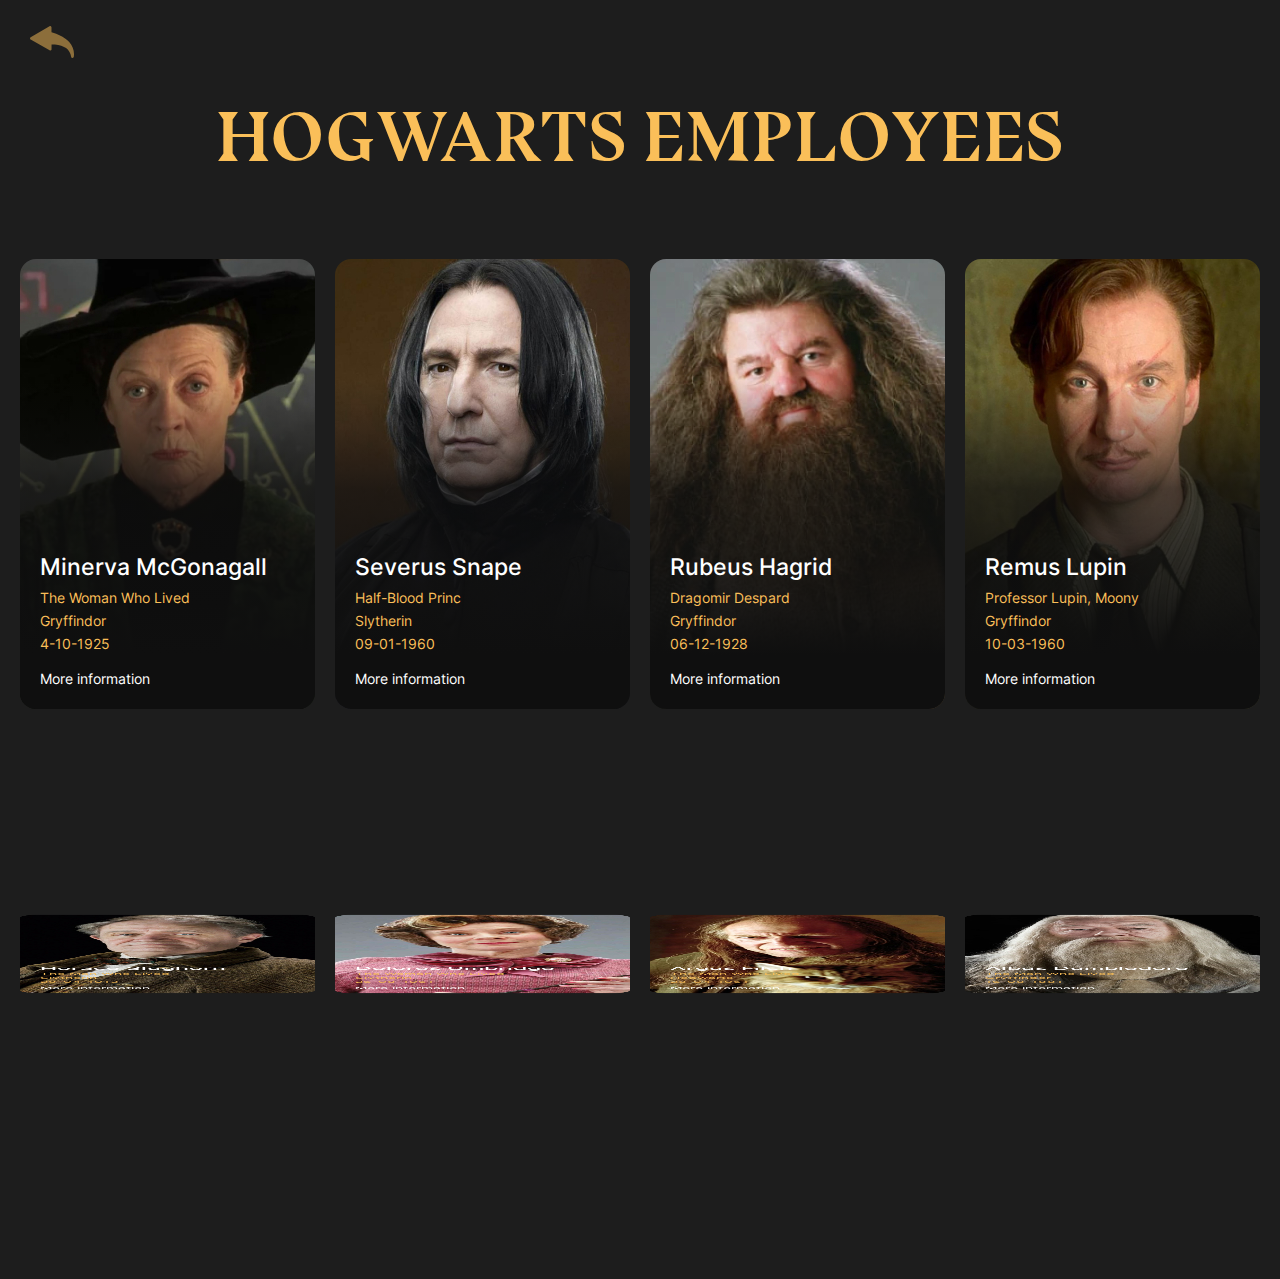
==== employees.html @ 19015f97 "Completed the project using HTML, SCSS, JS technologies" ====
<!DOCTYPE html>
<html lang="en">
  <head>
    <meta charset="UTF-8" />
    <meta name="viewport" content="width=device-width, initial-scale=1.0" />
    <title>Harry Potter</title>
    <link rel="stylesheet" href="/css/styles.css" />
    <link rel="icon" href="/images/icons/favicon.svg" />
  </head>
  <body>
    <a class="back-arrow" href="./welcome.html" title="Back to all characters">
      <svg
        version="1.1"
        id="Capa_1"
        xmlns="http://www.w3.org/2000/svg"
        xmlns:xlink="http://www.w3.org/1999/xlink"
        width="44"
        height="44"
        viewBox="0 0 414.34 414.34"
        xml:space="preserve"
      >
        <g>
          <path
            d="M6.076,162.616L183.835,58.601c3.795-2.222,8.485-2.241,12.304-0.057c3.815,2.187,6.17,6.246,6.174,10.644l0.036,46.966
  		c0.213,0.052,0.38,0.094,0.495,0.126c4.441,1.239,9.163,2.603,14.854,4.294c18.457,5.483,37.417,12.593,59.668,22.374
  		c19.31,8.487,38.2,19.442,56.149,32.559c12.826,9.373,24.895,20.182,35.867,32.126c29.857,32.497,46.216,75.647,44.881,118.391
  		c-0.233,7.489-1.076,14.674-1.869,20.716c-0.787,6.008-5.84,10.542-11.897,10.678c-0.093,0.002-0.187,0.003-0.277,0.003
  		c-5.939,0-11.048-4.263-12.086-10.14c-3.304-18.678-8.574-34.021-16.111-46.909c-9.42-16.104-22.223-29.625-37.021-39.103
  		c-12.718-8.145-26.153-14.396-41.075-19.113c-17.405-5.503-36.597-8.951-58.671-10.545c-8.906-0.643-18.502-0.967-30.2-1.02
  		c-0.354,0-1.112,0.007-2.098,0.019l-0.032,44.29c-0.004,4.372-2.332,8.413-6.113,10.608c-3.782,2.196-8.446,2.214-12.245,0.048
  		L6.196,183.879c-3.81-2.172-6.172-6.21-6.196-10.597C-0.025,168.897,2.291,164.832,6.076,162.616z"
          />
        </g>
      </svg>
    </a>
    <main class="characters">
      <div class="characters__container container">
        <h1 class="characters__title title">Hogwarts employees</h1>
        <ul class="characters__list">
          <li class="characters__item">
            <article
              class="personage-card"
              data-name="Minerva McGonagall"
              data-alternate-names="The Woman Who Lived, The Chosen One"
              data-species="Human"
              data-gender="Female"
              data-house="Gryffindor"
              data-birthday="4-10-1925"
              data-year="1925"
              data-wizard="True"
              data-ancestry="Half-blood"
              data-eye-color="Green"
              data-hair-color="Black"
              data-wand="Wood : holly, core : phoenix feather, length : 11"
              data-patronus="Tabby cat"
              data-student="False"
              data-staff="True"
              data-actor="Maggie Smith"
              data-alive="True"
            >
              <img
                class="personage-card__photo"
                src="./images/employees/Minerva.jpg"
                alt=""
                width="295"
                height="450"
                loading="lazy"
              />
              <div class="personage-card__container">
                <h2 class="personage-card__title">Minerva McGonagall</h2>
                <div class="personage-card__text">The Woman Who Lived</div>
                <div class="personage-card__school">Gryffindor</div>
                <div class="personage-card__birthday">4-10-1925</div>
              </div>
              <a class="personage-card__button" href="#">
                <span class="personage-card__button-label">More information</span>
                <span class="personage-card__button-wrapper">
                  <svg
                    width="24"
                    height="14"
                    viewBox="0 0 24 14"
                    fill="none"
                    xmlns="http://www.w3.org/2000/svg"
                  >
                    <path
                      d="M16 -3.49691e-07C16 0.742 16.733 1.85 17.475 2.78C18.429 3.98 19.569 5.027 20.876 5.826C21.856 6.425 23.044 7 24 7M24 7C23.044 7 21.855 7.575 20.876 8.174C19.569 8.974 18.429 10.021 17.475 11.219C16.733 12.15 16 13.26 16 14M24 7L-3.0598e-07 7"
                      stroke="white"
                      stroke-width="1.5"
                    />
                  </svg>
                </span>
              </a>
            </article>
          </li>
          <li class="characters__item">
            <article
              class="personage-card"
              data-name="Severus Snape"
              data-alternate-names="Half-Blood Princ"
              data-species="Human"
              data-gender="Male"
              data-house="Slytherin"
              data-birthday="09-01-1960"
              data-year="1960"
              data-wizard="True"
              data-ancestry="Half-blood"
              data-eye-color="Green"
              data-hair-color="Black"
              data-wand="Wood : holly, core : phoenix feather, length : 11"
              data-patronus="Doe"
              data-student="False"
              data-staff="True"
              data-actor="Alan Rickman"
              data-alive="False"
            >
              <img
                class="personage-card__photo"
                src="./images/employees/Severus.jpg"
                alt=""
                width="295"
                height="450"
                loading="lazy"
              />
              <div class="personage-card__container">
                <h2 class="personage-card__title">Severus Snape</h2>
                <div class="personage-card__text">Half-Blood Princ</div>
                <div class="personage-card__school">Slytherin</div>
                <div class="personage-card__birthday">09-01-1960</div>
              </div>
              <a class="personage-card__button" href="#">
                <span class="personage-card__button-label">More information</span>
                <span class="personage-card__button-wrapper">
                  <svg
                    width="24"
                    height="14"
                    viewBox="0 0 24 14"
                    fill="none"
                    xmlns="http://www.w3.org/2000/svg"
                  >
                    <path
                      d="M16 -3.49691e-07C16 0.742 16.733 1.85 17.475 2.78C18.429 3.98 19.569 5.027 20.876 5.826C21.856 6.425 23.044 7 24 7M24 7C23.044 7 21.855 7.575 20.876 8.174C19.569 8.974 18.429 10.021 17.475 11.219C16.733 12.15 16 13.26 16 14M24 7L-3.0598e-07 7"
                      stroke="white"
                      stroke-width="1.5"
                    />
                  </svg>
                </span>
              </a>
            </article>
          </li>
          <li class="characters__item">
            <article
              class="personage-card"
              data-name="Rubeus Hagrid"
              data-alternate-names="Dragomir Despard"
              data-species="Human"
              data-gender="Male"
              data-house="Gryffindor"
              data-birthday="06-12-1928"
              data-year="1928"
              data-wizard="True"
              data-ancestry="Half-blood"
              data-eye-color="Green"
              data-hair-color="Black"
              data-wand="Wood : holly, core : phoenix feather, length : 11"
              data-patronus="Did not have"
              data-student="False"
              data-staff="True"
              data-actor="Robbie Coltrane"
              data-alive="False"
            >
              <img
                class="personage-card__photo"
                src="./images/employees/Rubeus.jpg"
                alt=""
                width="295"
                height="450"
                loading="lazy"
              />
              <div class="personage-card__container">
                <h2 class="personage-card__title">Rubeus Hagrid</h2>
                <div class="personage-card__text">Dragomir Despard</div>
                <div class="personage-card__school">Gryffindor</div>
                <div class="personage-card__birthday">06-12-1928</div>
              </div>
              <a class="personage-card__button" href="#">
                <span class="personage-card__button-label">More information</span>
                <span class="personage-card__button-wrapper">
                  <svg
                    width="24"
                    height="14"
                    viewBox="0 0 24 14"
                    fill="none"
                    xmlns="http://www.w3.org/2000/svg"
                  >
                    <path
                      d="M16 -3.49691e-07C16 0.742 16.733 1.85 17.475 2.78C18.429 3.98 19.569 5.027 20.876 5.826C21.856 6.425 23.044 7 24 7M24 7C23.044 7 21.855 7.575 20.876 8.174C19.569 8.974 18.429 10.021 17.475 11.219C16.733 12.15 16 13.26 16 14M24 7L-3.0598e-07 7"
                      stroke="white"
                      stroke-width="1.5"
                    />
                  </svg>
                </span>
              </a>
            </article>
          </li>
          <li class="characters__item">
            <article
              class="personage-card"
              data-name="Remus Lupin"
              data-alternate-names="Professor Lupin, Moony"
              data-species="Human"
              data-gender="Male"
              data-house="Gryffindor"
              data-birthday="10-03-1960"
              data-year="1960"
              data-wizard="True"
              data-ancestry="Half-blood"
              data-eye-color="Green"
              data-hair-color="Black"
              data-wand="Wood : holly, core : phoenix feather, length : 11"
              data-patronus="Did not have"
              data-student="False"
              data-staff="True"
              data-actor="David Thewlis"
              data-alive="True"
            >
              <img
                class="personage-card__photo"
                src="./images/employees/Remus.jpg"
                alt=""
                width="295"
                height="450"
                loading="lazy"
              />
              <div class="personage-card__container">
                <h2 class="personage-card__title">Remus Lupin</h2>
                <div class="personage-card__text">Professor Lupin, Moony</div>
                <div class="personage-card__school">Gryffindor</div>
                <div class="personage-card__birthday">10-03-1960</div>
              </div>
              <a class="personage-card__button" href="#">
                <span class="personage-card__button-label">More information</span>
                <span class="personage-card__button-wrapper">
                  <svg
                    width="24"
                    height="14"
                    viewBox="0 0 24 14"
                    fill="none"
                    xmlns="http://www.w3.org/2000/svg"
                  >
                    <path
                      d="M16 -3.49691e-07C16 0.742 16.733 1.85 17.475 2.78C18.429 3.98 19.569 5.027 20.876 5.826C21.856 6.425 23.044 7 24 7M24 7C23.044 7 21.855 7.575 20.876 8.174C19.569 8.974 18.429 10.021 17.475 11.219C16.733 12.15 16 13.26 16 14M24 7L-3.0598e-07 7"
                      stroke="white"
                      stroke-width="1.5"
                    />
                  </svg>
                </span>
              </a>
            </article>
          </li>
          <li class="characters__item">
            <article
              class="personage-card personage-card--active"
              data-name="Horace Slughorn"
              data-alternate-names="The Man Who Lived"
              data-species="Human"
              data-gender="Male"
              data-house="Slytherin"
              data-birthday="28-04-1913"
              data-year="1913"
              data-wizard="True"
              data-ancestry="Half-blood"
              data-eye-color="Gooseberry"
              data-hair-color="Straw blond"
              data-wand="Wood : holly, core : phoenix feather, length : 11"
              data-patronus="Did not have"
              data-student="False"
              data-staff="True"
              data-actor="Jim Broadbent"
              data-alive="True"
            >
              <img
                class="personage-card__photo"
                src="./images/employees/Horace.jpg"
                alt=""
                width="295"
                height="450"
                loading="lazy"
              />
              <div class="personage-card__container">
                <h2 class="personage-card__title">Horace Slughorn</h2>
                <div class="personage-card__text">The Man Who Lived</div>
                <div class="personage-card__school">Slytherin</div>
                <div class="personage-card__birthday">28-04-1913</div>
              </div>
              <a class="personage-card__button" href="#">
                <span class="personage-card__button-label">More information</span>
                <span class="personage-card__button-wrapper">
                  <svg
                    width="24"
                    height="14"
                    viewBox="0 0 24 14"
                    fill="none"
                    xmlns="http://www.w3.org/2000/svg"
                  >
                    <path
                      d="M16 -3.49691e-07C16 0.742 16.733 1.85 17.475 2.78C18.429 3.98 19.569 5.027 20.876 5.826C21.856 6.425 23.044 7 24 7M24 7C23.044 7 21.855 7.575 20.876 8.174C19.569 8.974 18.429 10.021 17.475 11.219C16.733 12.15 16 13.26 16 14M24 7L-3.0598e-07 7"
                      stroke="white"
                      stroke-width="1.5"
                    />
                  </svg>
                </span>
              </a>
            </article>
          </li>
          <li class="characters__item">
            <article
              class="personage-card personage-card--active"
              data-name="Dolores Umbridge"
              data-alternate-names="The Woman Who Lived, The Chosen One"
              data-species="Human"
              data-gender="Female"
              data-house="Slytherin"
              data-birthday="26-08-1961"
              data-year="1961"
              data-wizard="True"
              data-ancestry="Half-blood"
              data-eye-color="Green"
              data-hair-color="Mouse brown"
              data-wand="Wood : holly, core : phoenix feather, length : 11"
              data-patronus="Persian cat"
              data-student="False"
              data-staff="True"
              data-actor="Imelda Staunton"
              data-alive="True"
            >
              <img
                class="personage-card__photo"
                src="./images/employees/Dolores.jpg"
                alt=""
                width="295"
                height="450"
                loading="lazy"
              />
              <div class="personage-card__container">
                <h2 class="personage-card__title">Dolores Umbridge</h2>
                <div class="personage-card__text">The Woman Who Lived</div>
                <div class="personage-card__school">Slytherin</div>
                <div class="personage-card__birthday">26-08-1961</div>
              </div>
              <a class="personage-card__button" href="#">
                <span class="personage-card__button-label">More information</span>
                <span class="personage-card__button-wrapper">
                  <svg
                    width="24"
                    height="14"
                    viewBox="0 0 24 14"
                    fill="none"
                    xmlns="http://www.w3.org/2000/svg"
                  >
                    <path
                      d="M16 -3.49691e-07C16 0.742 16.733 1.85 17.475 2.78C18.429 3.98 19.569 5.027 20.876 5.826C21.856 6.425 23.044 7 24 7M24 7C23.044 7 21.855 7.575 20.876 8.174C19.569 8.974 18.429 10.021 17.475 11.219C16.733 12.15 16 13.26 16 14M24 7L-3.0598e-07 7"
                      stroke="white"
                      stroke-width="1.5"
                    />
                  </svg>
                </span>
              </a>
            </article>
          </li>
          <li class="characters__item">
            <article
              class="personage-card personage-card--active"
              data-name="Argus Filch"
              data-alternate-names="The Man Who Lived"
              data-species="Human"
              data-gender="Male"
              data-house="Hogwarts"
              data-birthday="28-04-1951"
              data-year="1951"
              data-wizard="True"
              data-ancestry="Squib"
              data-eye-color="Pale"
              data-hair-color="Grey"
              data-wand="Wood : holly, core : phoenix feather, length : 11"
              data-patronus="Did not have"
              data-student="False"
              data-staff="True"
              data-actor="David Bradley"
              data-alive="True"
            >
              <img
                class="personage-card__photo"
                src="./images/employees/Argus.jpg"
                alt=""
                width="295"
                height="450"
                loading="lazy"
              />
              <div class="personage-card__container">
                <h2 class="personage-card__title">Argus Filch</h2>
                <div class="personage-card__text">The Man Who Lived</div>
                <div class="personage-card__school">Hogwarts</div>
                <div class="personage-card__birthday">28-04-1951</div>
              </div>
              <a class="personage-card__button" href="#">
                <span class="personage-card__button-label">More information</span>
                <span class="personage-card__button-wrapper">
                  <svg
                    width="24"
                    height="14"
                    viewBox="0 0 24 14"
                    fill="none"
                    xmlns="http://www.w3.org/2000/svg"
                  >
                    <path
                      d="M16 -3.49691e-07C16 0.742 16.733 1.85 17.475 2.78C18.429 3.98 19.569 5.027 20.876 5.826C21.856 6.425 23.044 7 24 7M24 7C23.044 7 21.855 7.575 20.876 8.174C19.569 8.974 18.429 10.021 17.475 11.219C16.733 12.15 16 13.26 16 14M24 7L-3.0598e-07 7"
                      stroke="white"
                      stroke-width="1.5"
                    />
                  </svg>
                </span>
              </a>
            </article>
          </li>
          <li class="characters__item">
            <article
              class="personage-card personage-card--active"
              data-name="Albus Dumbledore"
              data-alternate-names="The Man Who Lived"
              data-species="Human"
              data-gender="Male"
              data-house="Gryffindor"
              data-birthday="16-08-1881"
              data-year="1881"
              data-wizard="True"
              data-ancestry="Half-blood"
              data-eye-color="Blue"
              data-hair-color="Auburn, Silver"
              data-wand="Unknown length, wood and core (formerly) 15, Elder, Thestral tail hair core"
              data-patronus="Phoenix"
              data-student="False"
              data-staff="Hogwarts professor"
              data-actor="Michael Gambon"
              data-alive="False"
            >
              <img
                class="personage-card__photo"
                src="./images/employees/Albus.jpg"
                alt=""
                width="295"
                height="450"
                loading="lazy"
              />
              <div class="personage-card__container">
                <h2 class="personage-card__title">Albus Dumbledore</h2>
                <div class="personage-card__text">The Man Who Lived</div>
                <div class="personage-card__school">Gryffindor</div>
                <div class="personage-card__birthday">16-08-1881</div>
              </div>
              <a class="personage-card__button" href="#">
                <span class="personage-card__button-label">More information</span>
                <span class="personage-card__button-wrapper">
                  <svg
                    width="24"
                    height="14"
                    viewBox="0 0 24 14"
                    fill="none"
                    xmlns="http://www.w3.org/2000/svg"
                  >
                    <path
                      d="M16 -3.49691e-07C16 0.742 16.733 1.85 17.475 2.78C18.429 3.98 19.569 5.027 20.876 5.826C21.856 6.425 23.044 7 24 7M24 7C23.044 7 21.855 7.575 20.876 8.174C19.569 8.974 18.429 10.021 17.475 11.219C16.733 12.15 16 13.26 16 14M24 7L-3.0598e-07 7"
                      stroke="white"
                      stroke-width="1.5"
                    />
                  </svg>
                </span>
              </a>
            </article>
          </li>
        </ul>
      </div>
    </main>

    <div class="tooltip">
      <div class="tooltip__name">
        Name: <span class="tooltip-accent-color" id="tooltip-name"></span>
      </div>
      <div class="tooltip__alternate-name">
        Alternate names: <span class="tooltip-accent-color" id="tooltip-alternate-names"></span>
      </div>
      <div class="tooltip__species">
        Species: <span class="tooltip-accent-color" id="tooltip-species"></span>
      </div>
      <div class="tooltip__gender">
        Gender: <span class="tooltip-accent-color" id="tooltip-gender"></span>
      </div>
      <div class="tooltip__house">
        House: <span class="tooltip-accent-color" id="tooltip-house"></span>
      </div>
      <div class="tooltip__birthday">
        Date of birth: <span class="tooltip-accent-color" id="tooltip-birthday"></span>
      </div>
      <div class="tooltip__year">
        Year of birth: <span class="tooltip-accent-color" id="tooltip-year"></span>
      </div>
      <div class="tooltip__wizard">
        Wizard: <span class="tooltip-accent-color" id="tooltip-wizard"></span>
      </div>
      <div class="tooltip__ancestry">
        Ancestry: <span class="tooltip-accent-color" id="tooltip-ancestry"></span>
      </div>
      <div class="tooltip__eye-color">
        Eye color: <span class="tooltip-accent-color" id="tooltip-eye-color"></span>
      </div>
      <div class="tooltip__hair-color">
        Hair color: <span class="tooltip-accent-color" id="tooltip-hair-color"></span>
      </div>
      <div class="tooltip__wand">
        Wand:
        <span class="tooltip-accent-color" id="tooltip-wand"></span>
      </div>
      <div class="tooltip__patronus">
        Patronus: <span class="tooltip-accent-color" id="tooltip-patronus"></span>
      </div>
      <div class="tooltip__personage">
        Hogwarts personage: <span class="tooltip-accent-color" id="tooltip-personage"></span>
      </div>
      <div class="tooltip__staff">
        Hogwarts staff: <span class="tooltip-accent-color" id="tooltip-staff"></span>
      </div>
      <div class="tooltip__actor">
        Actor: <span class="tooltip-accent-color" id="tooltip-actor"></span>
      </div>
      <div class="tooltip__alive">
        Alive: <span class="tooltip-accent-color" id="tooltip-alive"></span>
      </div>
    </div>

    <script src="js/characters-title.js"></script>
    <script src="js/tooltip.js"></script>
    <script src="js/scrolldown.js"></script>
  </body>
</html>
---- css/styles.css ----
@charset "UTF-8";
/**
  Нормализация блочной модели
 */
*,
*::before,
*::after {
  -webkit-box-sizing: border-box;
          box-sizing: border-box;
}

/**
  Убираем внутренние отступы слева тегам списков,
  у которых есть атрибут class
 */
:where(ul, ol):where([class]) {
  padding-left: 0;
}

/**
  Убираем внешние отступы body и двум другим тегам,
  у которых есть атрибут class
 */
body,
:where(blockquote, figure):where([class]) {
  margin: 0;
}

/**
  Убираем внешние отступы вертикали нужным тегам,
  у которых есть атрибут class
 */
:where(h1, h2, h3, h4, h5, h6, p, ul, ol, dl):where([class]) {
  margin-block: 0;
}

:where(dd[class]) {
  margin-left: 0;
}

:where(fieldset[class]) {
  margin-left: 0;
  padding: 0;
  border: none;
}

/**
  Убираем стандартный маркер маркированному списку,
  у которого есть атрибут class
 */
:where(ul[class]) {
  list-style: none;
}

/**
  Обнуляем вертикальные внешние отступы параграфа,
  объявляем локальную переменную для внешнего отступа вниз,
  чтобы избежать взаимодействие с более сложным селектором
 */
p {
  --paragraphMarginBottom: 24px;
  margin-block: 0;
}

/**
  Внешний отступ вниз для параграфа без атрибута class,
  который расположен не последним среди своих соседних элементов
 */
p:where(:not([class]):not(:last-child)) {
  margin-bottom: var(--paragraphMarginBottom);
}

/**
  Упрощаем работу с изображениями
 */
img {
  display: block;
  max-width: 100%;
  -o-object-fit: cover;
     object-fit: cover;
  height: auto;
}

/**
  Наследуем свойства шрифт для полей ввода
 */
input,
textarea,
select,
button {
  font: inherit;
}

html {
  /**
    Пригодится в большинстве ситуаций
    (когда, например, нужно будет "прижать" футер к низу сайта)
   */
  height: 100%;
  /**
    Плавный скролл
   */
  scroll-behavior: smooth;
}

body {
  /**
    Пригодится в большинстве ситуаций
    (когда, например, нужно будет "прижать" футер к низу сайта)
   */
  min-height: 100%;
  /**
    Унифицированный интерлиньяж
   */
  line-height: 1.5;
}

/**
  Приводим к единому цвету svg-элементы
 */
svg *[fill] {
  fill: currentColor;
}

svg *[stroke] {
  stroke: currentColor;
}

/**
  Чиним баг задержки смены цвета при взаимодействии с svg-элементами
 */
svg * {
  -webkit-transition-property: fill, stroke;
  transition-property: fill, stroke;
}

/**
  Удаляем все анимации и переходы для людей,
  которые предпочитают их не использовать
 */
@media (prefers-reduced-motion: reduce) {
  * {
    -webkit-animation-duration: 0.01ms !important;
            animation-duration: 0.01ms !important;
    -webkit-animation-iteration-count: 1 !important;
            animation-iteration-count: 1 !important;
    -webkit-transition-duration: 0.01ms !important;
            transition-duration: 0.01ms !important;
    scroll-behavior: auto !important;
  }
}
@font-face {
  font-family: "Bluu Next Cyrillic";
  src: url("../fonts/BluuNextCyrillic-Bold.woff2") format("woff2");
  font-weight: 700;
  font-style: normal;
  font-display: swap;
}
@font-face {
  font-family: "Inter";
  src: url("../fonts/Inter-Medium.woff2") format("woff2");
  font-weight: 500;
  font-style: normal;
  font-display: swap;
}
@font-face {
  font-family: "Inter";
  src: url("../fonts/Inter-Regular.woff2") format("woff2");
  font-weight: 400;
  font-style: normal;
  font-display: swap;
}
:root {
  --font-family: "Inter", sans-serif;
  --second-family: "Bluu Next Cyrillic", sans-serif;
  --color-main: #fabf59;
  --color-secondary: #f9b50c;
  --color-third: #ffffff;
  --color-fourth: #1d1d1d;
  --border: 1px solid var(--color-secondary);
  --border-radius: 100px;
  --shadow: 0 0 2px 2px var(--color-secondary);
  --container-width: 1240px;
  --container-padding-x: 20px;
  --button-height: 60px;
  --transition-duration: 0.2s;
}

.container {
  max-width: calc(var(--container-width) + var(--container-padding-x) * 2);
  margin-inline: auto;
  padding-inline: var(--container-padding-x);
}

.tooltip-accent-color {
  color: var(--color-main);
  font-weight: 500;
}

.visually-hidden {
  position: absolute !important;
  width: 1px !important;
  height: 1px !important;
  margin: -1px !important;
  border: 0 !important;
  padding: 0 !important;
  white-space: nowrap !important;
  -webkit-clip-path: inset(100%) !important;
          clip-path: inset(100%) !important;
  clip: rect(0 0 0 0) !important;
  overflow: hidden !important;
}

@media (max-width: 767.99px) {
  .hidden-mobile {
    display: none !important;
  }
}

@media (min-width: 768px) {
  .visible-mobile {
    display: none !important;
  }
}

body {
  font-size: clamp(16px, 1.1111111111vw, 16px);
  font-family: var(--font-family);
  font-weight: 400;
  line-height: 1.28;
  color: var(--color-main);
  background-color: var(--color-fourth);
  display: -webkit-box;
  display: -ms-flexbox;
  display: flex;
  -webkit-box-orient: vertical;
  -webkit-box-direction: normal;
      -ms-flex-direction: column;
          flex-direction: column;
}

body::-webkit-scrollbar {
  width: 10px;
}

body::-webkit-scrollbar-thumb {
  background: var(--color-main);
  border-radius: 6px;
}

main {
  -webkit-box-flex: 1;
      -ms-flex-positive: 1;
          flex-grow: 1;
}

a,
button,
input,
textarea,
svg * {
  -webkit-transition-duration: var(--transition-duration);
          transition-duration: var(--transition-duration);
}

a {
  text-decoration: none;
  color: inherit;
}

h1,
h2,
h3,
h4 {
  font-weight: 500;
}

.all-characters-card {
  display: -webkit-box;
  display: -ms-flexbox;
  display: flex;
  -webkit-box-orient: vertical;
  -webkit-box-direction: normal;
      -ms-flex-direction: column;
          flex-direction: column;
  -webkit-box-align: center;
      -ms-flex-align: center;
          align-items: center;
  row-gap: 20px;
}
.all-characters-card__link-image {
  border-radius: 20px;
  overflow: hidden;
}
.all-characters-card__image {
  border-radius: 20px;
  -webkit-transition: -webkit-transform 0.3s ease-in-out;
  transition: -webkit-transform 0.3s ease-in-out;
  transition: transform 0.3s ease-in-out;
  transition: transform 0.3s ease-in-out, -webkit-transform 0.3s ease-in-out;
}
@media (hover: hover) {
  .all-characters-card__image:hover {
    -webkit-transform: scale(1.07);
        -ms-transform: scale(1.07);
            transform: scale(1.07);
  }
}
@media (hover: none) {
  .all-characters-card__image:active {
    -webkit-transform: scale(1.07);
        -ms-transform: scale(1.07);
            transform: scale(1.07);
  }
}
@media (max-width: 1023.99px) {
  .all-characters-card__image {
    width: 354px;
  }
}
.all-characters-card__link {
  display: inline-block;
  font-family: var(--second-family);
  font-size: 18px;
  line-height: 1.3;
  color: var(--color-secondary);
  text-align: center;
  border: 1px solid var(--color-secondary);
  border-radius: var(--border-radius);
  padding: 18px 0;
  width: 320px;
  height: var(--button-height);
}
@media (max-width: 480.99px) {
  .all-characters-card__link {
    font-size: 16px;
    font-weight: 500;
    width: 280px;
    padding: 14px;
    height: auto;
  }
}
@media (hover: hover) {
  .all-characters-card__link:hover {
    color: var(--color-fourth);
    background-color: var(--color-main);
    -webkit-box-shadow: var(--shadow);
            box-shadow: var(--shadow);
  }
}
@media (hover: none) {
  .all-characters-card__link:active {
    color: var(--color-fourth);
    background-color: var(--color-main);
    -webkit-box-shadow: var(--shadow);
            box-shadow: var(--shadow);
  }
}

.back-arrow {
  position: absolute;
  top: 20px;
  left: 30px;
  fill: var(--color-main);
  cursor: pointer;
  opacity: 0;
  visibility: hidden;
}
@media (hover: hover) {
  .back-arrow:hover {
    opacity: 1;
  }
}
@media (hover: none) {
  .back-arrow:active {
    opacity: 1;
  }
}
@media (min-width: 768px) {
  .back-arrow {
    opacity: 0.5;
    visibility: visible;
  }
}

.button {
  display: -webkit-inline-box;
  display: -ms-inline-flexbox;
  display: inline-flex;
  -webkit-box-pack: center;
      -ms-flex-pack: center;
          justify-content: center;
  -webkit-box-align: center;
      -ms-flex-align: center;
          align-items: center;
  height: var(--button-height);
  padding-inline: 36px;
  font-size: 18px;
  color: var(--color-fourth);
  background-color: var(--color-secondary);
  border: var(--border);
  border-radius: var(--border-radius);
  cursor: pointer;
}
@media (hover: hover) {
  .button:hover {
    background-color: var(--color-main);
    -webkit-box-shadow: var(--shadow);
            box-shadow: var(--shadow);
  }
}
@media (hover: none) {
  .button:active {
    background-color: var(--color-main);
    -webkit-box-shadow: var(--shadow);
            box-shadow: var(--shadow);
  }
}

.personage-card {
  position: relative;
  display: -webkit-box;
  display: -ms-flexbox;
  display: flex;
  -webkit-box-orient: vertical;
  -webkit-box-direction: normal;
      -ms-flex-direction: column;
          flex-direction: column;
  -webkit-box-pack: end;
      -ms-flex-pack: end;
          justify-content: end;
  -webkit-box-align: start;
      -ms-flex-align: start;
          align-items: start;
  height: 450px;
  border-radius: 16px;
  padding: 20px;
  -webkit-transition: -webkit-transform 0.4s ease;
  transition: -webkit-transform 0.4s ease;
  transition: transform 0.4s ease;
  transition: transform 0.4s ease, -webkit-transform 0.4s ease;
}
.personage-card--active {
  -webkit-transform: rotate3d(1, 0, 0, 80deg);
          transform: rotate3d(1, 0, 0, 80deg);
}
@media (min-width: 1024px) {
  .personage-card {
    background: -webkit-gradient(linear, left bottom, left top, color-stop(12%, rgb(15, 15, 15)), color-stop(49%, rgba(15, 15, 15, 0.74)), color-stop(73%, rgba(15, 15, 15, 0)));
    background: linear-gradient(to top, rgb(15, 15, 15) 12%, rgba(15, 15, 15, 0.74) 49%, rgba(15, 15, 15, 0) 73%);
  }
}
.personage-card__container > * {
  margin-bottom: 3px;
}
.personage-card__container > *:last-child {
  margin-bottom: 15px;
}
.personage-card__photo {
  width: 100%;
  height: 100%;
  border-radius: 16px;
  position: absolute;
  top: 0;
  left: 0;
  z-index: -2;
}
.personage-card__title {
  font-size: clamp(18px, 1.8055555556vw, 26px);
  line-height: 1.4;
  color: var(--color-third);
  margin-bottom: 5px;
}
.personage-card__text, .personage-card__school, .personage-card__birthday, .personage-card__button-label {
  font-size: clamp(14px, 1.1111111111vw, 16px);
  line-height: 1.4;
}
.personage-card__button {
  position: relative;
  display: -webkit-box;
  display: -ms-flexbox;
  display: flex;
  -webkit-box-pack: center;
      -ms-flex-pack: center;
          justify-content: center;
  -webkit-box-align: center;
      -ms-flex-align: center;
          align-items: center;
}
.personage-card__button-label {
  color: var(--color-third);
  -webkit-transition: color 0.3s ease-in-out;
  transition: color 0.3s ease-in-out;
}
@media (hover: hover) {
  .personage-card__button-label:hover {
    color: var(--color-secondary);
  }
}
@media (hover: none) {
  .personage-card__button-label:active {
    color: var(--color-secondary);
  }
}
.personage-card__button-wrapper {
  opacity: 0;
  visibility: hidden;
  -webkit-transition: all 0.3s ease-in-out;
  transition: all 0.3s ease-in-out;
}
.personage-card__button-label:hover + .personage-card__button-wrapper {
  opacity: 1;
  visibility: visible;
}
.personage-card__button-wrapper::after {
  width: 20px;
  aspect-ratio: 1;
  content: "";
  position: absolute;
  top: 1px;
  right: -38px;
  border-radius: 50%;
  border: var(--border);
  background-color: var(--color-secondary);
}
.personage-card__button-wrapper svg {
  position: absolute;
  top: 4px;
  right: -32px;
  z-index: 3;
  color: var(--color-third);
}

.title {
  font-size: clamp(23px, 5.5555555556vw, 80px);
  font-family: var(--second-family);
  font-weight: 700;
  line-height: 1.25;
  letter-spacing: 0.01em;
  text-transform: uppercase;
  text-align: center;
  margin-bottom: 70px;
  color: var(--color-main);
}
@media (max-width: 767.99px) {
  .title {
    margin-bottom: 50px;
  }
}
@media (max-width: 480.99px) {
  .title {
    margin-bottom: 36px;
  }
}

.tooltip {
  position: absolute;
  top: -10px;
  left: 0;
  z-index: 1000;
  opacity: 0;
  visibility: hidden;
  -webkit-transition: opacity 0.7s;
  transition: opacity 0.7s;
  max-width: 295px;
  padding: 20px;
  border-radius: 20px;
  color: var(--color-third);
  background-color: black;
  font-size: 14px;
  line-height: 1.4;
}
@media (max-width: 767.99px) {
  .tooltip {
    left: auto;
    right: 0;
  }
}

.all-characters {
  display: none;
  padding-bottom: 100px;
}
.all-characters--active {
  display: block;
}
.all-characters__list {
  display: -webkit-box;
  display: -ms-flexbox;
  display: flex;
  -webkit-box-pack: center;
      -ms-flex-pack: center;
          justify-content: center;
  -webkit-box-align: center;
      -ms-flex-align: center;
          align-items: center;
  -ms-flex-wrap: wrap;
      flex-wrap: wrap;
  gap: 20px;
}
@media (max-width: 1023.99px) {
  .all-characters__list {
    row-gap: 30px;
  }
}
@media (max-width: 767.99px) {
  .all-characters {
    padding-bottom: 70px;
  }
}
@media (max-width: 480.99px) {
  .all-characters {
    padding-bottom: 50px;
  }
}

.hero {
  position: relative;
  background-image: -webkit-gradient(linear, left top, left bottom, from(rgba(0, 0, 0, 0)), color-stop(70%, rgba(0, 0, 0, 0)), to(#000)), url("/images/hero/hero.jpg");
  background-image: linear-gradient(180deg, rgba(0, 0, 0, 0) 0%, rgba(0, 0, 0, 0) 70%, #000 100%), url("/images/hero/hero.jpg");
  background-position: top 10% center;
  background-repeat: no-repeat;
  background-size: cover;
  display: -webkit-box;
  display: -ms-flexbox;
  display: flex;
  -webkit-box-align: end;
      -ms-flex-align: end;
          align-items: end;
  -webkit-box-pack: center;
      -ms-flex-pack: center;
          justify-content: center;
  padding-bottom: 100px;
  overflow-y: hidden;
}
.hero__volume {
  padding: 0;
  background-color: transparent;
  border: none;
  display: -webkit-box;
  display: -ms-flexbox;
  display: flex;
  -webkit-box-pack: center;
      -ms-flex-pack: center;
          justify-content: center;
  -webkit-box-align: center;
      -ms-flex-align: center;
          align-items: center;
  position: relative;
  padding: 10px;
  border-radius: 50%;
  border: 2px solid var(--color-fourth);
  color: var(--color-fourth);
  position: absolute;
  top: 10px;
  left: 10px;
  cursor: pointer;
  -webkit-animation: flash 1.5s infinite alternate;
          animation: flash 1.5s infinite alternate;
}
.hero__volume-close {
  position: absolute;
  top: 50%;
  left: 50%;
  translate: -50% -50%;
  border: 2px solid var(--color-fourth);
  width: 30px;
  -webkit-transform: rotate(-45deg);
      -ms-transform: rotate(-45deg);
          transform: rotate(-45deg);
  display: none;
}
.hero__volume-close--active {
  display: block;
}
.hero__volume:active {
  -webkit-transform: translateY(3px);
      -ms-transform: translateY(3px);
          transform: translateY(3px);
}
@media (hover: hover) {
  .hero__volume:hover {
    color: var(--color-third);
    -webkit-animation-play-state: paused;
            animation-play-state: paused;
  }
}
@media (hover: none) {
  .hero__volume:active {
    color: var(--color-third);
    -webkit-animation-play-state: paused;
            animation-play-state: paused;
  }
}
@-webkit-keyframes flash {
  0% {
    -webkit-box-shadow: 0 0 2px 2px var(--color-third);
            box-shadow: 0 0 2px 2px var(--color-third);
  }
  100% {
    -webkit-box-shadow: 0 0 8px 8px var(--color-third);
            box-shadow: 0 0 8px 8px var(--color-third);
  }
}
@keyframes flash {
  0% {
    -webkit-box-shadow: 0 0 2px 2px var(--color-third);
            box-shadow: 0 0 2px 2px var(--color-third);
  }
  100% {
    -webkit-box-shadow: 0 0 8px 8px var(--color-third);
            box-shadow: 0 0 8px 8px var(--color-third);
  }
}
@media (max-width: 480.99px) {
  .hero__volume {
    left: auto;
    right: 10px;
  }
}
@media (max-width: 1280.99px) {
  .hero {
    padding-bottom: 80px;
  }
}
@media (max-width: 1023.99px) {
  .hero {
    padding-bottom: 60px;
  }
}
@media (max-width: 767.99px) {
  .hero {
    padding-bottom: 40px;
  }
}
.hero__title {
  font-size: clamp(36px, 10.4166666667vw, 150px);
  font-weight: 700;
  line-height: 1.25;
  letter-spacing: 0.01em;
  text-transform: uppercase;
  color: var(--color-third);
  -webkit-transform: translate(0, 200%);
      -ms-transform: translate(0, 200%);
          transform: translate(0, 200%);
  -webkit-transition: -webkit-transform 1.2s ease-in-out;
  transition: -webkit-transform 1.2s ease-in-out;
  transition: transform 1.2s ease-in-out;
  transition: transform 1.2s ease-in-out, -webkit-transform 1.2s ease-in-out;
  -webkit-user-select: none;
     -moz-user-select: none;
      -ms-user-select: none;
          user-select: none;
  -webkit-animation: scale 2s infinite alternate;
          animation: scale 2s infinite alternate;
  -webkit-animation-delay: 1.7s;
          animation-delay: 1.7s;
}
.hero__title--active {
  -webkit-transform: none;
      -ms-transform: none;
          transform: none;
}
@media (hover: hover) {
  .hero__title:hover {
    -webkit-animation-play-state: paused;
            animation-play-state: paused;
  }
}
@media (hover: none) {
  .hero__title:active {
    -webkit-animation-play-state: paused;
            animation-play-state: paused;
  }
}
@-webkit-keyframes scale {
  0% {
    -webkit-transform: scale(1);
            transform: scale(1);
    color: var(--color-third);
  }
  100% {
    -webkit-transform: scale(1.03);
            transform: scale(1.03);
    color: var(--color-secondary);
  }
}
@keyframes scale {
  0% {
    -webkit-transform: scale(1);
            transform: scale(1);
    color: var(--color-third);
  }
  100% {
    -webkit-transform: scale(1.03);
            transform: scale(1.03);
    color: var(--color-secondary);
  }
}

.characters {
  padding: 100px 0;
}
@media (max-width: 767.99px) {
  .characters {
    padding: 60px 0;
  }
}
@media (max-width: 480.99px) {
  .characters {
    padding: 40px 0;
  }
}
.characters__title {
  -webkit-transform: translateX(-150%);
      -ms-transform: translateX(-150%);
          transform: translateX(-150%);
  -webkit-transition: -webkit-transform 1.2s ease-in-out;
  transition: -webkit-transform 1.2s ease-in-out;
  transition: transform 1.2s ease-in-out;
  transition: transform 1.2s ease-in-out, -webkit-transform 1.2s ease-in-out;
}
.characters__title--active {
  -webkit-transform: none;
      -ms-transform: none;
          transform: none;
}
.characters__list {
  display: grid;
  grid-template-columns: repeat(auto-fill, minmax(295px, 1fr));
  -webkit-box-pack: center;
      -ms-flex-pack: center;
          justify-content: center;
  gap: 20px;
}
.characters__nav {
  margin-bottom: 50px;
}
.characters__nav-list {
  border: var(--border);
  border-radius: 100px;
  display: -webkit-box;
  display: -ms-flexbox;
  display: flex;
  -webkit-box-align: center;
      -ms-flex-align: center;
          align-items: center;
  -webkit-box-pack: justify;
      -ms-flex-pack: justify;
          justify-content: space-between;
}
@media (max-width: 767.99px) {
  .characters__nav-list {
    border: none;
    -ms-flex-wrap: wrap;
        flex-wrap: wrap;
    -webkit-box-pack: center;
        -ms-flex-pack: center;
            justify-content: center;
    row-gap: 20px;
  }
}
.characters__nav-item {
  display: -webkit-box;
  display: -ms-flexbox;
  display: flex;
  -webkit-box-align: center;
      -ms-flex-align: center;
          align-items: center;
  -webkit-box-pack: center;
      -ms-flex-pack: center;
          justify-content: center;
  width: 100%;
  max-width: 310px;
  height: 59px;
  border-radius: 100px;
}
@media (max-width: 767.99px) {
  .characters__nav-item {
    max-width: 280px;
    height: 50px;
  }
}
@media (hover: hover) {
  .characters__nav-item:hover {
    background-color: var(--color-main);
  }
}
@media (hover: none) {
  .characters__nav-item:active {
    background-color: var(--color-main);
  }
}
.characters__nav-button {
  padding: 0;
  background-color: transparent;
  border: none;
  font-size: clamp(14px, 1.25vw, 18px);
  display: -webkit-box;
  display: -ms-flexbox;
  display: flex;
  -webkit-box-align: center;
      -ms-flex-align: center;
          align-items: center;
  -webkit-box-pack: center;
      -ms-flex-pack: center;
          justify-content: center;
  gap: 10px;
  width: 100%;
  height: 100%;
  font-family: var(--second-family);
  font-weight: 700;
  line-height: 1.3;
  letter-spacing: 0.01em;
  border-radius: 100px;
  color: #fff;
  text-transform: uppercase;
  text-align: center;
  cursor: pointer;
}
.characters__nav-button:focus {
  background-color: var(--color-main);
}

.welcome {
  background-image: -webkit-gradient(linear, left top, left bottom, color-stop(8.41%, #1d1d1d), color-stop(34.44%, rgba(29, 29, 29, 0.82)), color-stop(72.88%, rgba(29, 29, 29, 0))), url("/images/welcome/welcome-bg.jpg");
  background-image: linear-gradient(180deg, #1d1d1d 8.41%, rgba(29, 29, 29, 0.82) 34.44%, rgba(29, 29, 29, 0) 72.88%), url("/images/welcome/welcome-bg.jpg");
  background-repeat: no-repeat;
  background-position: bottom center;
  background-size: cover;
  padding-top: 90px;
  overflow-y: hidden;
  display: -webkit-box;
  display: -ms-flexbox;
  display: flex;
  -webkit-box-orient: vertical;
  -webkit-box-direction: normal;
      -ms-flex-direction: column;
          flex-direction: column;
  -webkit-box-align: center;
      -ms-flex-align: center;
          align-items: center;
  -webkit-box-pack: start;
      -ms-flex-pack: start;
          justify-content: start;
  row-gap: 80px;
}
@media (max-width: 767.99px) {
  .welcome {
    padding-top: 70px;
    row-gap: 60px;
    background-position: bottom left 70%;
  }
}
@media (max-width: 480.99px) {
  .welcome {
    padding-top: 50px;
    row-gap: 40px;
    background-position: bottom left 79%;
  }
}
.welcome__title {
  font-size: clamp(20px, 5.5555555556vw, 80px);
  font-family: var(--second-family);
  font-weight: 700;
  line-height: 1.25;
  letter-spacing: 0.01em;
  text-transform: uppercase;
  text-align: center;
  color: var(--color-main);
  -webkit-transform: translate(0, -150%);
      -ms-transform: translate(0, -150%);
          transform: translate(0, -150%);
  opacity: 0;
  visibility: hidden;
  -webkit-transition: -webkit-transform 1.2s ease-in-out;
  transition: -webkit-transform 1.2s ease-in-out;
  transition: transform 1.2s ease-in-out;
  transition: transform 1.2s ease-in-out, -webkit-transform 1.2s ease-in-out;
}
@media (max-width: 767.99px) {
  .welcome__title {
    -webkit-transform: translate(0, -210%);
        -ms-transform: translate(0, -210%);
            transform: translate(0, -210%);
  }
}
.welcome__title--active {
  -webkit-transform: none;
      -ms-transform: none;
          transform: none;
  opacity: 1;
  visibility: visible;
}
.welcome__button {
  font-size: clamp(16px, 1.25vw, 18px);
  font-family: var(--second-family);
  font-weight: 700;
  line-height: 1.3;
  text-align: center;
  color: var(--color-fourth);
  display: -webkit-inline-box;
  display: -ms-inline-flexbox;
  display: inline-flex;
  position: relative;
  z-index: 1;
  -webkit-animation: flash 2s infinite alternate;
          animation: flash 2s infinite alternate;
}
@media (max-width: 480.99px) {
  .welcome__button {
    padding-inline: 18px;
    height: 50px;
  }
}
@keyframes flash {
  0% {
    -webkit-box-shadow: 0 0 2px 2px var(--color-third);
            box-shadow: 0 0 2px 2px var(--color-third);
  }
  100% {
    -webkit-box-shadow: 0 0 6px 6px var(--color-third);
            box-shadow: 0 0 6px 6px var(--color-third);
  }
}
.welcome__gradient {
  width: 100%;
  height: 120px;
  background-image: -webkit-gradient(linear, left top, left bottom, color-stop(17.33%, #1d1d1d), color-stop(41.43%, rgba(29, 29, 29, 0)));
  background-image: linear-gradient(180deg, #1d1d1d 17.33%, rgba(29, 29, 29, 0) 41.43%);
  -webkit-transform: rotate(180deg);
      -ms-transform: rotate(180deg);
          transform: rotate(180deg);
}/*# sourceMappingURL=styles.css.map */
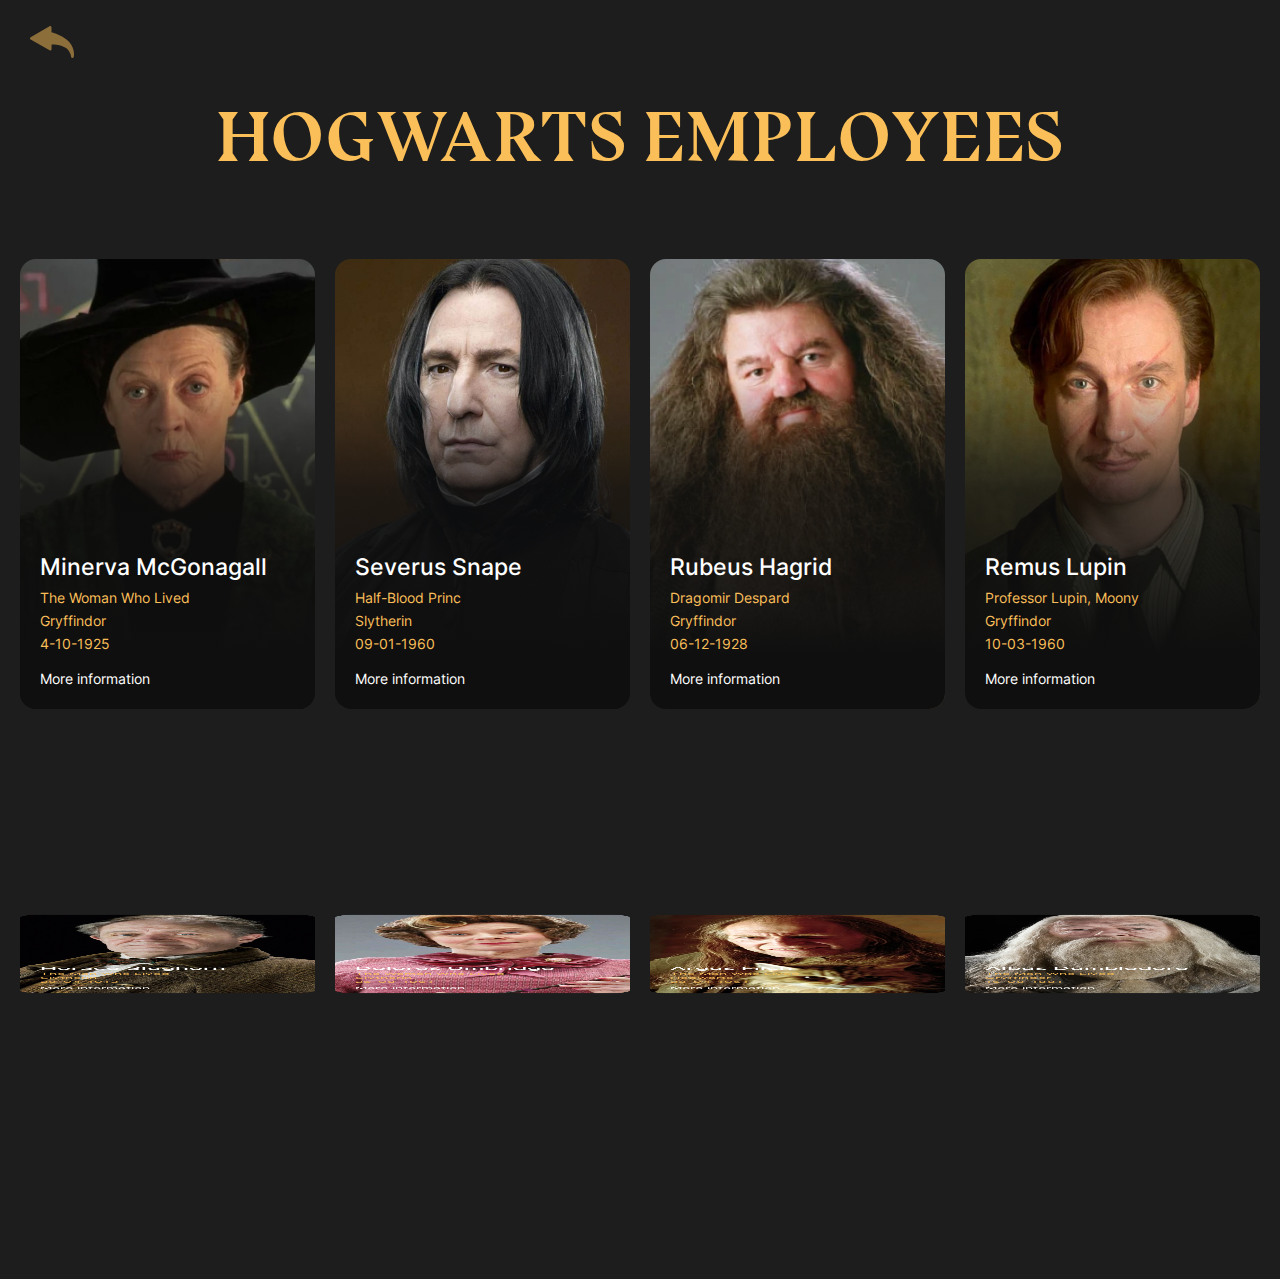
==== commit 292d2072: "add harry-potter-project" ====
--- a/employees.html
+++ b/employees.html
@@ -536,8 +536,8 @@
       </div>
     </div>
 
-    <script src="js/characters-title.js"></script>
-    <script src="js/tooltip.js"></script>
-    <script src="js/scrolldown.js"></script>
+    <script src="./js/characters-title.js"></script>
+    <script src="./js/tooltip.js"></script>
+    <script src="./js/scrolldown.js"></script>
   </body>
 </html>
--- a/css/styles.css
+++ b/css/styles.css
@@ -464,6 +464,8 @@
   top: 0;
   left: 0;
   z-index: -2;
+  -o-object-position: top;
+     object-position: top;
 }
 .personage-card__title {
   font-size: clamp(18px, 1.8055555556vw, 26px);
@@ -570,10 +572,21 @@
   font-size: 14px;
   line-height: 1.4;
 }
-@media (max-width: 767.99px) {
+@media (max-width: 1280.99px) {
   .tooltip {
     left: auto;
     right: 0;
+  }
+}
+@media (max-width: 480.99px) {
+  .tooltip {
+    width: 100%;
+    height: 100%;
+    top: 50%;
+    left: 50%;
+    -webkit-transform: translate(-50%, -50%);
+        -ms-transform: translate(-50%, -50%);
+            transform: translate(-50%, -50%);
   }
 }
 
@@ -646,7 +659,6 @@
   -webkit-box-align: center;
       -ms-flex-align: center;
           align-items: center;
-  position: relative;
   padding: 10px;
   border-radius: 50%;
   border: 2px solid var(--color-fourth);
@@ -1025,7 +1037,7 @@
 }
 .welcome__gradient {
   width: 100%;
-  height: 120px;
+  height: 308px;
   background-image: -webkit-gradient(linear, left top, left bottom, color-stop(17.33%, #1d1d1d), color-stop(41.43%, rgba(29, 29, 29, 0)));
   background-image: linear-gradient(180deg, #1d1d1d 17.33%, rgba(29, 29, 29, 0) 41.43%);
   -webkit-transform: rotate(180deg);
